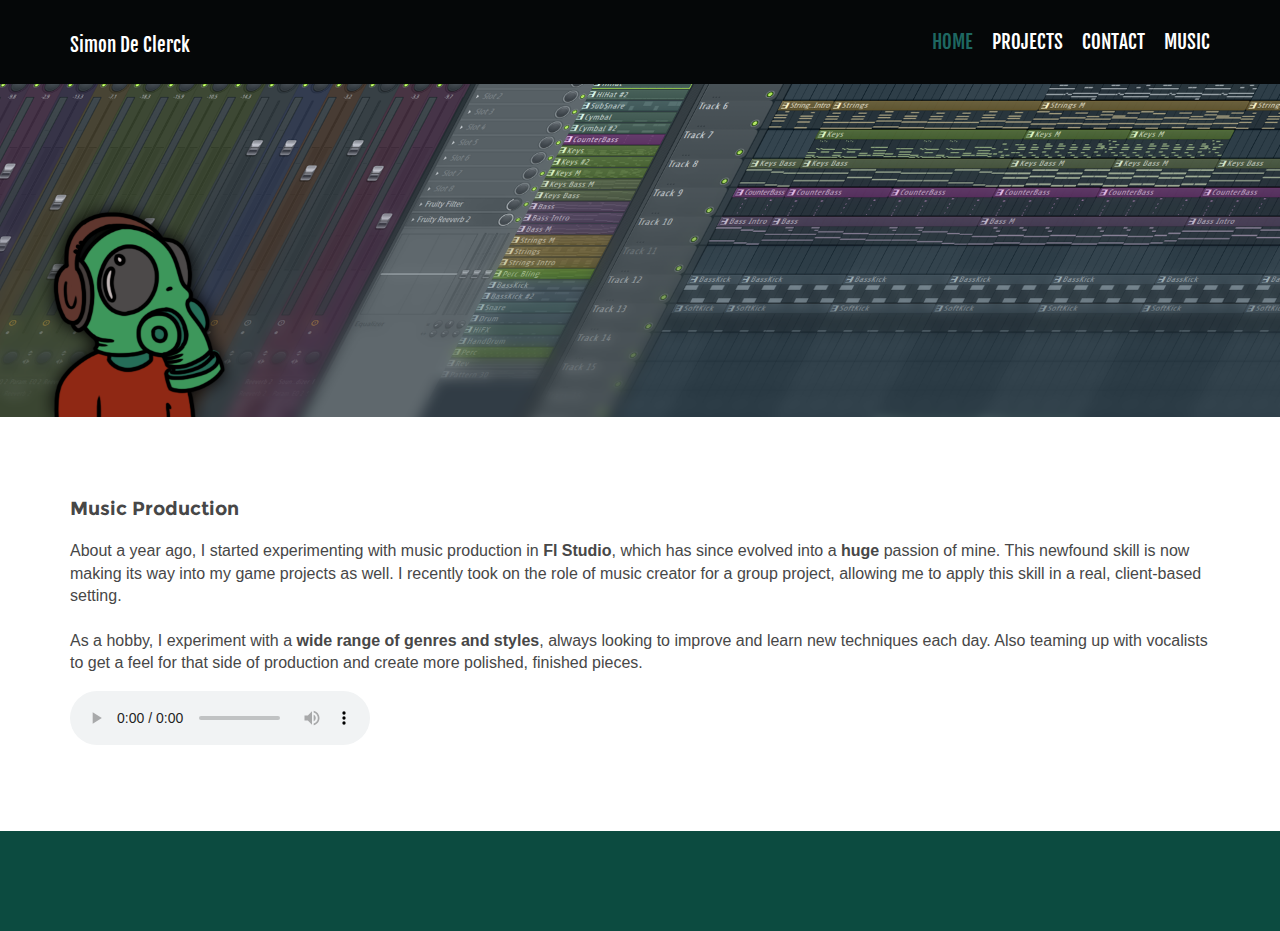
==== pages/music.html @ fe886da2 "Update music.html" ====
<!DOCTYPE html>
<!--
Template Name: Nocobot
Author: <a href="https://www.os-templates.com/">OS Templates</a>
Author URI: https://www.os-templates.com/
Copyright: OS-Templates.com
Licence: Free to use under our free template licence terms
Licence URI: https://www.os-templates.com/template-terms
-->
<html lang="en">
<head>
<title>Simon De Clerck</title>
<meta charset="utf-8">
<meta name="viewport" content="width=device-width, initial-scale=1.0, maximum-scale=1.0, user-scalable=no">
<link href="../layout/styles/layout.css" rel="stylesheet" type="text/css" media="all">
<link rel="icon" type="image/x-icon" href="../images/icon.png">
</head>
<body id="top">
</div>
<!-- Top Background Image Wrapper -->
  <!-- ################################################################################################ -->
  <div class="wrapper row1">
    <header id="header" class="hoc clear">
      <div id="logo" class="fl_left"> 
        <!-- ################################################################################################ -->
        <h1><a href="../index.html">Simon De Clerck</a></h1>
        <!-- ################################################################################################ -->
      </div>
      <nav id="mainav" class="fl_right"> 
        <!-- ################################################################################################ -->
        <ul class="clear">
          <li class="active"><a href="../index.html">Home</a></li>
          <li><a href="../index.html#projects">Projects</a></li>
          <li><a href="../index.html#contact">Contact</a></li>
          <li><a href="music.html">Music</a></li>
        </ul>
        <!-- ################################################################################################ -->
      </nav>
    </header>
  </div>
  <div class="top-banner">
    <img src="../images/banners/banner_music.png">
  </div>
  <div class="wrapper row3">
    <main class="hoc container clear"> 
      <!-- main body -->
      <!-- ################################################################################################ -->
      <section class="group">
        <div style="justify-content: center; align-items: center;">
          <h1>Music Production</h1>
          <p class="textblock">
            About a year ago, I started experimenting with music production in <strong>Fl Studio</strong>, which has since evolved into a <strong>huge</strong> passion of mine. This newfound skill is now making its way into my game projects as well. I recently took on the role of music creator for a group project, allowing me to apply this skill in a real, client-based setting.
            <br>
            <br>
            As a hobby, I experiment with a <strong>wide range of genres and styles</strong>, always looking to improve and learn new techniques each day. Also teaming up with vocalists to get a feel for that side of production and create more polished, finished pieces.
          </p>

          <audio controls>
          <source src="" type="audio/wav">
          Your browser does not support the audio element.
          </audio>
        </div>
      </section>
      <!-- ################################################################################################ -->
      <!-- / main body -->
      <div class="clear"></div>
    </main>
  </div>
<!-- ################################################################################################ -->
<div class="wrapper coloured">
  <section id="ctdetails" class="hoc clear"> 
    <!-- ################################################################################################ -->
    <ul class="nospace clear">
      <li class="one_quarter first">
      </li>
    </ul>
    <!-- ################################################################################################ -->
  </section>
</div>
<!-- ################################################################################################ -->
<!-- ################################################################################################ -->
<!-- ################################################################################################ -->
<div class="bgded overlay row4" style="background-image:url('images/demo/backgrounds/01.png');">
<!-- ################################################################################################ -->
<!-- ################################################################################################ -->
<!-- ################################################################################################ -->
<a id="backtotop" href="#top"><img src="images/demo/back_to_top.png" alt=""></a>
<!-- JAVASCRIPTS -->
<script src="layout/scripts/jquery.min.js"></script>
<script src="layout/scripts/jquery.backtotop.js"></script>
<script src="layout/scripts/jquery.mobilemenu.js"></script>
</body>
</html>
---- layout/styles/layout.css ----
@charset "utf-8";
/*
Template Name: Nocobot
Author: <a href="https://www.os-templates.com/">OS Templates</a>
Author URI: https://www.os-templates.com/
Copyright: OS-Templates.com
Licence: Free to use under our free template licence terms
Licence URI: https://www.os-templates.com/template-terms
File: Layout CSS
*/
@import url("framework.css");

@font-face {
    font-family: 'FjallaOne';
    src: url('fonts/FjallaOne-Regular.ttf') format('truetype');
    font-weight: normal;
    font-style: normal;
}
@font-face {
    font-family: 'MontserratBold';
    src: url('fonts/Montserrat-Bold.ttf') format('truetype');
    font-weight: normal;
    font-style: normal;
}
@font-face {
    font-family: 'MontserratRegular';
    src: url('fonts/Montserrat-Regular.ttf') format('truetype');
    font-weight: normal;
    font-style: normal;
}


/* Custom
---------------------------------------------------------------------------------------------------------------*/
.imagebox
{
	display: flex;
	flex-wrap: wrap;
}

.imagebox img
{
	margin: 5px;
	height: auto;
}

.icon-row {
    display: flex;
    justify-content: center;
    gap: 30px;
    margin-top: 20px;
  }

  .icon-container {
    display: flex;
    flex-direction: column;
    align-items: center;
    text-align: center;
	width: 50px;
  }

  .icon {
    width: 50px;
    margin-bottom: 5px;
  }

  .icon img
  {
	width: 100%;
	height: auto;
  }

  .icon-text {
    font-size: 14px;
    color: #555;
  }

.contact_list_item
{
	list-style-type: none;
}


.contact_list
{
	font-weight:800;
	font-size:24px;
	line-height:10px;
}

p, a, li
{
	font-family: 'FjallaOne', sans-serif;
	font-size: 14pt;
}

h1, h2, h3
{
	font-family: 'MontserratBold', sans-serif;
	font-size: 14pt;
}
.picture-frame
{
	position: fixed;   
    top: 100;
    left: 0;
    width: 100vw;  
    height: 100vh;
    display: flex;   
    align-items: center; 
    justify-content: center;
    overflow: hidden;
}

.picture
{
	height: 100%;
	z-index: 0;
	position: absolute;
}

.textblock
{
	font-family: sans-serif;
	font-size: 12pt;
}

.textblockheavy
{
	font-family: sans-serif;
	font-weight: bold;
	font-size: 12pt;
	color:hsl(170, 72%, 17%);
}

.top-banner
{
	width: 100%;
	height: auto;
}

.top-banner img
{
	width: 100%;
	height: auto;
}

.navicon
{
	height: 50px;
	width: auto;
}


/* Rows
--------------------------------------------------------------------------------------------------------------- */
.row0, .row0 a{}
.row1, .row1 a{}
.row2, .row2 a{}
.row3, .row3 a{}
.row4, .row4 a{}
.row5, .row5 a{}


/* Top Bar
--------------------------------------------------------------------------------------------------------------- */
#topbar{padding:20px 0; font-size:.8rem; text-transform:uppercase;}

#topbar ul li{display:inline-block; margin-right:15px;}
#topbar ul li:last-child{margin-right:0; padding-right:0; border-right:none;}
#topbar i{line-height:normal;}
#topbar > div:nth-of-type(2) i{font-size:1rem;}

/* Search Form */
#topbar #searchform{position:relative; line-height:1; z-index:9999;}
#topbar #searchform::after{display:block; height:18px; line-height:18px; padding:0; font-weight:900; font-size:1rem; content:"\f002"/* fa-search */;}
#topbar #searchform:hover::after, #topbar #searchform button{cursor:pointer;}
#topbar #searchform > div{position:absolute; top:18px; right:0; width:280px; visibility:hidden; opacity:0/* Required for transition effect */;}
#topbar #searchform:hover > div{visibility:visible; opacity:1/* Required for transition effect */;}
#topbar #searchform form{display:block; position:relative;}
#topbar #searchform form *{border:none;}
#topbar #searchform input{display:block; width:100%; height:36px; padding:8px 40px 8px 10px; font-size:1rem;}
#topbar #searchform ::placeholder{text-transform:capitalize;}
#topbar #searchform button{display:block; position:absolute; top:3px; right:2px; height:30px; font-size:16px; line-height:1;}


/* Header
--------------------------------------------------------------------------------------------------------------- */
#header{}

#header #logo{margin:22px 0 0 0;}
#header #logo h1{margin:0; padding:0; font-size:2.2rem;}


/* Page Intro
--------------------------------------------------------------------------------------------------------------- */
#pageintro{padding:200px 0 400px;}/* 400px => 200px for #introblocks negative margin */

#pageintro article, #pageintro article p{display:block; max-width:75%; margin:0 auto; text-align:center;}
#pageintro article p{max-width:65%; line-height:2rem;}
#pageintro .heading{margin-bottom:20px; font-size:4rem;}
#pageintro footer{margin-top:50px;}


/* Content Area
--------------------------------------------------------------------------------------------------------------- */
.container{padding:80px 0;}

/* Content */
.container .content{}

.sectiontitle{display:block; max-width:55%; margin:0 auto 80px; text-align:center;}
.sectiontitle *{margin:0;}

/* Introblocks - x3 */
#introblocks{display:block; position:relative; margin:-280px 0 0 0; z-index:1; text-align:center;}/* 280px => 200px + container padding */
#introblocks figure{display:block; position:relative; max-width:348px; text-align:center;}
#introblocks figure figcaption{display:block; position:absolute; bottom:0; width:100%; padding:0 20px;}
#introblocks figure figcaption *{margin:0; padding:0;}
#introblocks figure figcaption div{max-height:0; overflow:hidden; transition:max-height .6s cubic-bezier(0, 1, 0, 1) -.1s;}
#introblocks figure:hover figcaption div{max-height:1200px; transition-timing-function:cubic-bezier(0.5, 0, 1, 0); transition-delay:0s;}
#introblocks figure figcaption .heading{padding:20px 0; font-size:1.2rem; font-weight:700; line-height:1;}
#introblocks figure figcaption div p{padding:0 0 20px 0;}

/* Image Group */
.imgroup{}
.imgroup li{margin-bottom:50px;}
.imgroup li:nth-last-child(-n+3){margin-bottom:0;}/* Removes bottom margin from the last three items - margin is restored in the media queries when items stack */
.imgroup li:nth-child(3n+1){margin-left:0; clear:left;}/* Removes the need to add class="first" */

/* Team Members */
.team{}
.team li:last-child{margin-bottom:0;}/* Used when elements stack in small viewports */
.team figure{display:block; text-align:center;}
.team figure *{margin:0; padding:0;}
.team figure a{}
.team figure img{}
.team figure figcaption{padding:20px 10px; line-height:1;}
.team figure strong{display:block; margin-bottom:8px; font-size:1.4rem; font-weight:400;}
.team figure em{display:block; font-style:normal; font-size:.8rem;}

/* Client Logos */
.clients{text-align:center;}
.clients li{margin-bottom:20px;}
.clients li:nth-last-child(-n+4){margin-bottom:0;}/* Removes bottom margin from the last four items - margin is restored in the media queries when items stack */
.clients li:nth-child(4n+1){margin-left:0; clear:left;}/* Removes the need to add class="first" */

/* Testimonials */
#testimonials{text-align:center;}
#testimonials li:last-child{margin-bottom:0;}/* Used when elements stack in smaller viewports */
#testimonials blockquote{max-width:80%; margin:0 auto 30px; padding:20px; line-height:2rem; font-size:1.2rem;}
#testimonials blockquote::before{top:10px; left:10px;}
#testimonials blockquote::after{display:block; position:absolute; bottom:-15px; left:50%; margin-left:-15px; width:0; height:0; content:""; border:15px solid transparent; border-bottom:none;}
#testimonials figure{}
#testimonials figure *{margin:0; line-height:1;}
#testimonials figure img{margin:0 0 15px 0;}
#testimonials figcaption .heading{font-size:1.2rem; font-weight:700;}
#testimonials figcaption em{font-size:.8rem;}

/* Latest - Blog posts etc. */
#latest{}
#latest > li:last-child{margin-bottom:0;}/* Used when elements stack in small viewports */
#latest article{}
#latest article figure{}
#latest article figure img{}
#latest article .meta{display:block; margin:0 0 30px 0; padding:5px 10px;}
#latest article .meta li{display:block; float:left; width:50%; font-size:.8rem;}
#latest article .meta li:last-child{text-align:right;}
#latest article .meta li i{margin-right:5px;}
#latest article .excerpt{position:relative; margin:0 0 30px 0; padding:0 0 0 65px;}
#latest article .excerpt .heading{margin:0 0 15px 0; font-size:1.2rem;}
#latest article .excerpt time{display:block; position:absolute; top:0; left:0; width:54px;}
#latest article .excerpt time *{display:block; margin:0; padding:0; text-align:center; text-transform:uppercase; font-style:normal; line-height:1;}
#latest article .excerpt time strong{padding:12px 0; font-size:18px; border-bottom:1px solid; opacity:.5;}
#latest article .excerpt time em{padding:8px 0;}
#latest article .excerpt p{margin:0; padding:0;}
#latest article footer{text-align:right;}

/* Comments */
#comments ul{margin:0 0 40px 0; padding:0; list-style:none;}
#comments li{margin:0 0 10px 0; padding:15px;}
#comments .avatar{float:right; margin:0 0 10px 10px; padding:3px; border:1px solid;}
#comments address{font-weight:bold;}
#comments time{font-size:smaller;}
#comments .comcont{display:block; margin:0; padding:0;}
#comments .comcont p{margin:10px 5px 10px 0; padding:0;}

#comments form{display:block; width:100%;}
#comments input, #comments textarea{width:100%; padding:10px; border:1px solid;}
#comments textarea{overflow:auto;}
#comments div{margin-bottom:15px;}
#comments input[type="submit"], #comments input[type="reset"]{display:inline-block; width:auto; min-width:150px; margin:0; padding:8px 5px; cursor:pointer;}

/* Sidebar */
.container .sidebar{}

.sidebar .sdb_holder{margin-bottom:50px;}
.sidebar .sdb_holder:last-child{margin-bottom:0;}


/* Contact Details
--------------------------------------------------------------------------------------------------------------- */
#ctdetails{padding:50px 0;}
#ctdetails ul{}
#ctdetails ul li{}
#ctdetails ul li div{position:relative; min-height:45px; padding:0 0 0 60px; line-height:1;}
#ctdetails ul li div i{position:absolute; top:0; left:0; width:45px; height:45px; line-height:43px; font-size:16px; text-align:center; border:1px solid; border-radius:50%;}
#ctdetails ul li div span{display:block; padding:4px 0 0 0;}
#ctdetails ul li div strong{display:block; margin:0 0 8px 0; text-transform:capitalize;}


/* Footer
--------------------------------------------------------------------------------------------------------------- */
#footer{padding:80px 0;}

#footer .heading{margin-bottom:50px; font-size:1.2rem;}

#footer input, #footer button{border:1px solid;}
#footer input{display:block; width:100%; padding:8px;}
#footer button{padding:8px 18px 10px; text-transform:uppercase; font-weight:400; cursor:pointer;}

#footer .linklist li{display:block; margin-bottom:15px; padding:0 0 15px 0; border-bottom:1px solid;}
#footer .linklist li:last-child{margin:0; padding:0; border:none;}
#footer .linklist li::before, #footer .linklist li::after{display:table; content:"";}
#footer .linklist li, #footer .linklist li::after{clear:both;}

#footer .contact{}
#footer .contact.linklist li, #footer .contact.linklist li:last-child{position:relative; padding-left:40px;}
#footer .contact li *{margin:0; padding:0; line-height:1.6;}
#footer .contact li i{display:block; position:absolute; top:0; left:0; width:30px; font-size:16px; text-align:center;}

#footer .latestimg{}
#footer .latestimg > li{display:inline-block; float:left; width:30%; margin:0 0 5% 5%;}
#footer .latestimg > li:nth-last-child(-n+3){margin-bottom:0;}/* Removes bottom margin from the last three items - margin is restored in the media queries when items stack */
#footer .latestimg > li:nth-child(3n+1){margin-left:0; clear:left;}/* Removes the need to add class="first" */
#footer .latestimg > li img{width:100%;}/* Force the image to resize to take the full space - may have to be changed for tablets, depends on personal preference */
#footer .latestimg > li a.imgover{display:block;}


/* Copyright
--------------------------------------------------------------------------------------------------------------- */
#copyright{padding:20px 0;}
#copyright *{margin:0; padding:0;}


/* Transition Fade
This gives a smooth transition to "ALL" elements used in the layout - other than the navigation form used in mobile devices
If you don't want it to fade all elements, you have to list the ones you want to be faded individually
Delete it completely to stop fading
--------------------------------------------------------------------------------------------------------------- */
*, *::before, *::after{transition:all .3s ease-in-out;}
#mainav form *{transition:none !important;}


/* ------------------------------------------------------------------------------------------------------------ */
/* ------------------------------------------------------------------------------------------------------------ */
/* ------------------------------------------------------------------------------------------------------------ */
/* ------------------------------------------------------------------------------------------------------------ */
/* ------------------------------------------------------------------------------------------------------------ */


/* Navigation
--------------------------------------------------------------------------------------------------------------- */
nav ul, nav ol{margin:0; padding:0; list-style:none;}

#mainav, #breadcrumb, .sidebar nav{line-height:normal;}
#mainav .drop::after, #mainav li li .drop::after, #breadcrumb li a::after, .sidebar nav a::after{position:absolute; font-weight:900; font-size:10px; line-height:10px;}

/* Top Navigation */
#mainav{}
#mainav ul{text-transform:uppercase;}
#mainav ul ul{position:absolute; width:180px; text-transform:none; z-index:9999;}
#mainav ul ul ul{left:180px; top:0;}
#mainav li{display:inline-block; position:relative; margin:0 15px 0 0; padding:0;}
#mainav li:last-child{margin-right:0;}
#mainav li li{width:100%; margin:0;}
#mainav li a{display:block; padding:30px 0;}
#mainav li li a{border:solid; border-width:0 0 1px 0;}
#mainav .drop{padding-left:15px;}
#mainav li li a, #mainav li li .drop{display:block; margin:0; padding:10px 15px;}
#mainav .drop::after, #mainav li li .drop::after{content:"\f0d7";}
#mainav .drop::after{top:35px; left:5px;}
#mainav li li .drop::after{top:15px; left:5px;}
#mainav ul ul{visibility:hidden; opacity:0;}
#mainav ul li:hover > ul{visibility:visible; opacity:1;}

#mainav form{display:none; width:100%; margin:0; padding:0;}
#mainav form select, #mainav form select option{display:block; cursor:pointer; outline:none;}
#mainav form select{width:100%; padding:5px; border:none;}
#mainav form select option{margin:5px; padding:0; border:none;}

/* Breadcrumb */
#breadcrumb{padding:150px 0 30px;}
#breadcrumb ul{margin:0; padding:0; list-style:none; text-transform:uppercase;}
#breadcrumb li{display:inline-block; margin:0 6px 0 0; padding:0;}
#breadcrumb li a{display:block; position:relative; margin:0; padding:0 12px 0 0; font-size:12px;}
#breadcrumb li a::after{top:4px; right:0; content:"\f0da";}
#breadcrumb li:last-child a{margin:0; padding:0;}
#breadcrumb li:last-child a::after{display:none;}
#breadcrumb .heading{margin:0; font-size:2rem;}

/* Sidebar Navigation */
.sidebar nav{display:block; width:100%;}
.sidebar nav li{margin:0 0 3px 0; padding:0;}
.sidebar nav a{display:block; position:relative; margin:0; padding:5px 10px 5px 15px; text-decoration:none; border:solid; border-width:0 0 1px 0;}
.sidebar nav a::after{top:10px; left:5px; content:"\f0da";}
.sidebar nav ul ul a{padding-left:35px;}
.sidebar nav ul ul a::after{left:25px;}
.sidebar nav ul ul ul a{padding-left:55px;}
.sidebar nav ul ul ul a::after{left:45px;}

/* Pagination */
.pagination{display:block; width:100%; text-align:center; clear:both;}
.pagination li{display:inline-block; margin:0 2px 0 0;}
.pagination li:last-child{margin-right:0;}
.pagination a, .pagination strong{display:block; padding:8px 11px; border:1px solid; background-clip:padding-box; font-weight:normal;}

/* Back to Top */
#backtotop{z-index:999; display:inline-block; position:fixed; visibility:hidden; bottom:20px; right:20px; width:36px; height:36px; line-height:36px; font-size:16px; text-align:center; opacity:.2;}
#backtotop i{display:block; width:100%; height:100%; line-height:inherit;}
#backtotop.visible{visibility:visible; opacity:.5;}
#backtotop:hover{opacity:1;}


/* Tables
--------------------------------------------------------------------------------------------------------------- */
table, th, td{border:1px solid; border-collapse:collapse; vertical-align:top;}
table, th{table-layout:auto;}
table{width:100%; margin-bottom:15px;}
th, td{padding:5px 8px;}
td{border-width:0 1px;}


/* Gallery
--------------------------------------------------------------------------------------------------------------- */
#gallery{display:block; width:100%; margin-bottom:50px;}
#gallery figure figcaption{display:block; width:100%; clear:both;}
#gallery li{margin-bottom:30px;}


/* ------------------------------------------------------------------------------------------------------------ */
/* ------------------------------------------------------------------------------------------------------------ */
/* ------------------------------------------------------------------------------------------------------------ */
/* ------------------------------------------------------------------------------------------------------------ */
/* ------------------------------------------------------------------------------------------------------------ */


/* Colours
--------------------------------------------------------------------------------------------------------------- */
body{color:#A5A6AA; background-color:#161C21;}
a{color:hsl(175, 55%, 26%);}
a:active, a:focus{background:transparent !important;}/* IE10 + 11 Bugfix - prevents grey background */
hr, .borderedbox{border-color:#D7D7D7;}
label span{color:#FF0000; background-color:inherit;}
input:focus, textarea:focus, *:required:focus{border-color:hsl(175, 55%, 26%) !important;}

.overlay{color:#FFFFFF; background-color:inherit;}
.overlay::after{color:inherit; background-color:rgba(0,0,0,.55);}
.overlay.light{color:#474747;}
.overlay.light::after{background-color:rgba(255,255,255,.7);}

.coloured{color:#FFFFFF; background-color:hsl(170, 72%, 17%);}
.coloured .btn, .coloured .btn.inverse:hover{color:#FFFFFF; background-color:#161C21; border-color:#161C21;}

.btn, .btn.inverse:hover{color:#FFFFFF; background-color:#1e6761; border-color:hsl(175, 55%, 26%);}
.btn:hover, .btn.inverse{color:inherit; background-color:transparent; border-color:inherit;}

.imgover:hover::before{background-color:hsla(170, 72%, 17%, 0.329);/* hsl(175, 55%, 26%) */}
.imgover, .imgover:hover::after{color:#FFFFFF;}

.heading.underline::after{background-color:hsl(175, 55%, 26%);}


/* Rows */
.row0{color:#FFFFFF; background-color:#161C21;}
.row1{color:#FFFFFF; background-color:rgba(0,0,0,.75);}
.row2{color:#474747; background-color:#F4F4F4;}
.row3{color:#474747; background-color:#FFFFFF;}
.row4{color:#A5A6AA; background-color:#000000;}
.row5, .row5 a{color:#A5A6AA; background-color:#161C21;}


/* Top Bar */
#topbar #searchform{color:hsl(175, 55%, 26%);}
#topbar #searchform:hover{}
#topbar #searchform input{color:#FFFFFF; background:hsl(170, 72%, 17%);}
#topbar #searchform button{color:#FFFFFF; background:transparent;}


/* Header */
#header #logo h1 a{color:inherit;}


/* Page Intro */
#pageintro{color:#FFFFFF;}


/* Content Area */
#introblocks figure figcaption{color:#FFFFFF; background-color:rgba(0,0,0,.55);}

.imgroup article a{color:inherit;}
.imgroup article:hover a{color:hsl(175, 55%, 26%);}

.team figure{box-shadow:0px 0px 15px rgba(0,0,0,.1);}
.team figure:hover{color:#FFFFFF; background-color:#hsl(175, 55%, 26%);}

#testimonials blockquote{color:#FFFFFF; background-color:rgba(255,255,255,.5);}
#testimonials blockquote::before{color:rgba(0,0,0,.2);}
#testimonials blockquote::after{border-top-color:rgba(255,255,255,.5);}
#testimonials:hover blockquote{color:#474747; background-color:rgba(255,255,255,1);}
#testimonials:hover blockquote::before{color:rgba(0,0,0,.05);}
#testimonials:hover blockquote::after{border-top-color:rgba(255,255,255,1);}


/* Latest */
#latest article .meta, #latest article .meta *{color:#FFFFFF; background-color:#161C21;}
#latest article .excerpt time{color:#474747; background-color:#F3F3F3;}
#latest article .excerpt time strong{border-color:rgba(0,0,0,.2);}


/* Contact Details */
#ctdetails ul li div a{color:#FFFFFF;}
#ctdetails ul li div a i{color:rgba(255,255,255,.5); border-color:rgba(255,255,255,.5);}
#ctdetails ul li div:hover a i{color:inherit; border-color:rgba(255,255,255,1);}
#ctdetails ul li div strong{color:#FFFFFF;}


/* Footer */
#footer .heading{color:#FFFFFF;}
#footer hr, #footer .borderedbox, #footer .linklist li{border-color:rgba(255,255,255,.1);}

#footer input, #footer button{border-color:transparent;}
#footer input{color:#474747; background-color:rgba(255,255,255,1);}
#footer input:focus{border-color:hsl(175, 55%, 26%);}
#footer button{color:#FFFFFF; background-color:hsl(175, 55%, 26%);}
#footer button:hover{color:inherit; background-color:transparent; border-color:inherit;}


/* Navigation */
#mainav{}
#mainav li a{color:inherit;}
#mainav .active a, #mainav a:hover, #mainav li:hover > a{color:hsl(175, 55%, 26%); background-color:inherit;}
#mainav li li a, #mainav .active li a{color:#FFFFFF; background-color:hsl(175, 55%, 26%);/* hsl(175, 55%, 26%) */ border-color:hsl(175, 55%, 26%);}
#mainav li li:hover > a, #mainav .active .active > a{color:#FFFFFF; background-color:hsl(175, 55%, 26%);}
#mainav form select{color:#474747; background-color:#FFFFFF;}

#breadcrumb a{color:inherit; background-color:inherit;}
#breadcrumb li:last-child a{color:hsl(175, 55%, 26%);}

.container .sidebar nav a{color:inherit; border-color:#D7D7D7;}
.container .sidebar nav a:hover{color:hsl(175, 55%, 26%);}

.pagination a, .pagination strong{border-color:#D7D7D7;}
.pagination .current *{color:#FFFFFF; background-color:hsl(175, 55%, 26%);}

#backtotop{color:#FFFFFF; background-color:hsl(175, 55%, 26%);}


/* Tables + Comments */
table, th, td, #comments .avatar, #comments input, #comments textarea{border-color:#D7D7D7;}
th{color:#FFFFFF; background-color:#373737;}
tr, #comments li, #comments input[type="submit"], #comments input[type="reset"]{color:inherit; background-color:#FBFBFB;}
tr:nth-child(even), #comments li:nth-child(even){color:inherit; background-color:#F7F7F7;}
table a, #comments a{background-color:inherit;}


/* ------------------------------------------------------------------------------------------------------------ */
/* ------------------------------------------------------------------------------------------------------------ */
/* ------------------------------------------------------------------------------------------------------------ */
/* ------------------------------------------------------------------------------------------------------------ */
/* ------------------------------------------------------------------------------------------------------------ */


/* Media Queries
--------------------------------------------------------------------------------------------------------------- */
@-ms-viewport{width:device-width;}


/* Max Wrapper Width - Laptop, Desktop etc.
--------------------------------------------------------------------------------------------------------------- */
@media screen and (min-width:1140px){
	.hoc{max-width:1140px;}
}

@media screen and (min-width:978px) and (max-width:1140px){
	.hoc{max-width:95%;}
}


/* Mobile Devices
--------------------------------------------------------------------------------------------------------------- */
@media screen and (max-width:978px){
	.hoc{max-width:90%;}

	#topbar{}

	#header{padding:30px 0;}
	#header #logo{margin-top:0;}

	#mainav{}
	#mainav ul{display:none;}
	#mainav form{display:block; margin-top:2px;}

	#breadcrumb{}

	.container{}
	#comments input[type="reset"]{margin-top:10px;}
	.pagination li{display:inline-block; margin:0 5px 5px 0;}

	#footer{}

	#copyright{}
	#copyright p:first-of-type{margin-bottom:10px;}
}

@media screen and (max-width:750px){
	.imgl, .imgr{display:inline-block; float:none; margin:0 0 10px 0;}
	.fl_left, .fl_right{display:block; float:none;}
	.group .group > *:last-child, .clear .clear > *:last-child, .clear .group > *:last-child, .group .clear > *:last-child{margin-bottom:0;}/* Experimental - Needs more testing in different situations, stops double margin when stacking */
	.one_half, .one_third, .two_third, .one_quarter, .two_quarter, .three_quarter{display:block; float:none; width:auto; margin:0 0 30px 0;}

	#topbar{text-align:center;}
	#topbar > div:first-of-type ul{margin:0 0 10px 0;}
	#topbar #searchform{display:none;}/* This is personal preference - remove if not required */

	#header{text-align:center;}
	#header #logo{margin:0 0 15px 0;}

	#pageintro article, #pageintro article p{max-width:none;}
	#pageintro .heading{font-size:2rem;}

	.sectiontitle{max-width:none;}
	
	#introblocks > ul{margin:0 auto 80px;}
	#introblocks > ul, #latest article{max-width:348px;}/* Restrict the width to the one_third grid element */
	.team figure{max-width:300px;}/* Restrict the width to the image width */
	#introblocks > ul > li, .imgroup li:nth-last-child(-n+3){margin-bottom:50px;}
	.clients li:nth-last-child(-n+4){margin-bottom:20px;}
	#introblocks > ul > li:last-child, .imgroup li:last-child, .clients li:last-child{margin-bottom:0;}

	#footer{padding-bottom:50px;}/* Not needed - just looks better */
	#footer .latestimg > li, #footer .latestimg > li:nth-last-child(-n+3){display:inline-block; float:none; width:auto; margin:0 5% 5% 0;}
	#footer .latestimg > li:last-child{margin-bottom:0;}
	#footer .latestimg > li img{width:auto;}
}

@media screen and (max-width:450px){
	#topbar > div:first-of-type ul li{display:block; margin:0;}

	#latest article .excerpt{padding:0;}
	#latest article .excerpt time{display:none;}
	#latest article footer{text-align:left;}
}

/* Other
--------------------------------------------------------------------------------------------------------------- */
@media screen and (max-width:650px){
	.scrollable{display:block; width:100%; margin:0 0 30px 0; padding:0 0 15px 0; overflow:auto; overflow-x:scroll;}
	.scrollable table{margin:0; padding:0; white-space:nowrap;}

	.inline li{display:block; margin-bottom:10px;}
	.pushright li{margin-right:0;}

	.font-x2{font-size:1.6rem;}
	.font-x3{font-size:1.8rem;}
}
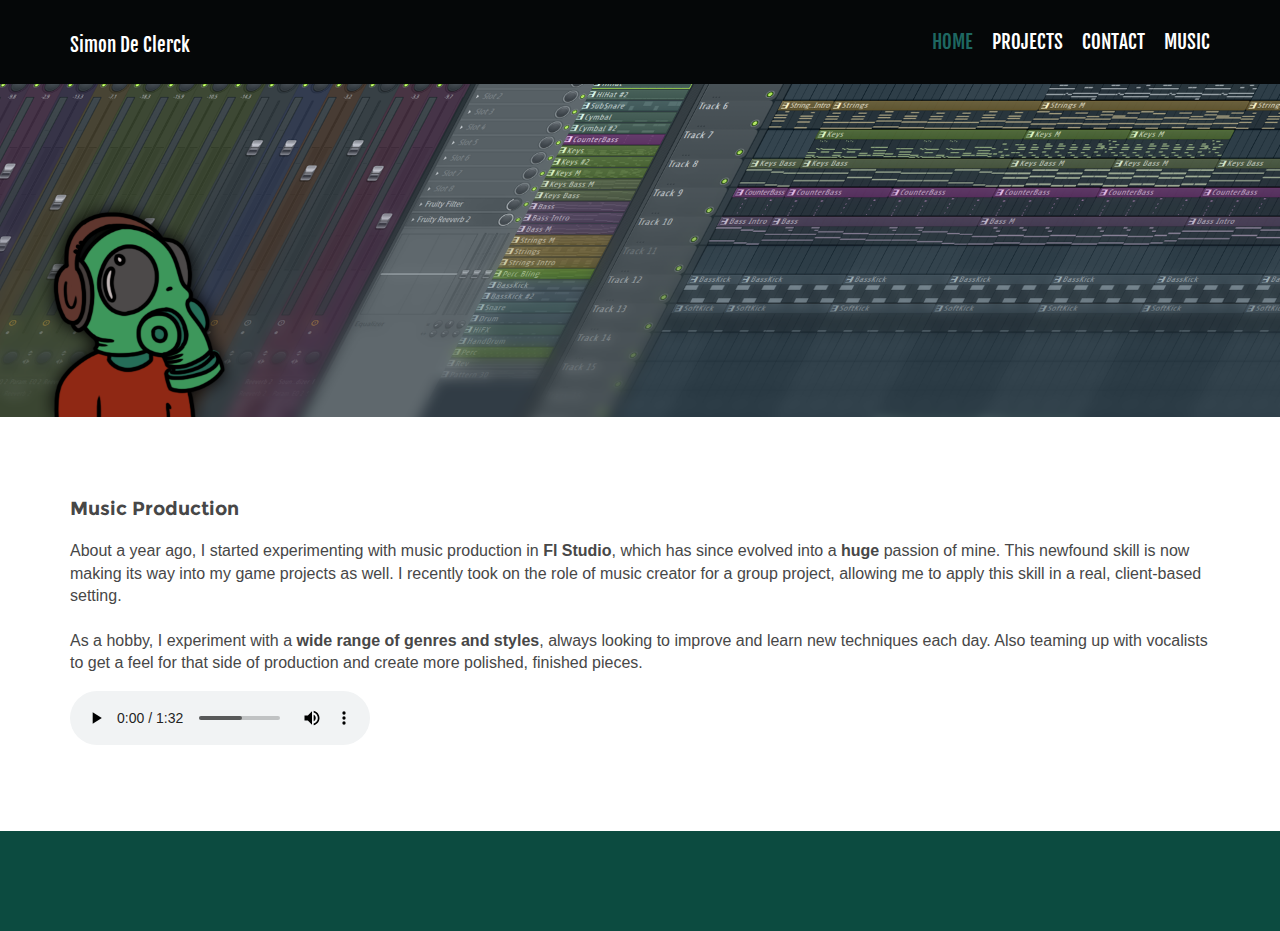
==== commit 8eb2b998: "Update music.html" ====
--- a/pages/music.html
+++ b/pages/music.html
@@ -56,7 +56,7 @@
           </p>
 
           <audio controls>
-          <source src="" type="audio/wav">
+          <source src="../Music/Camping.mp3" type="audio/mpeg">
           Your browser does not support the audio element.
           </audio>
         </div>
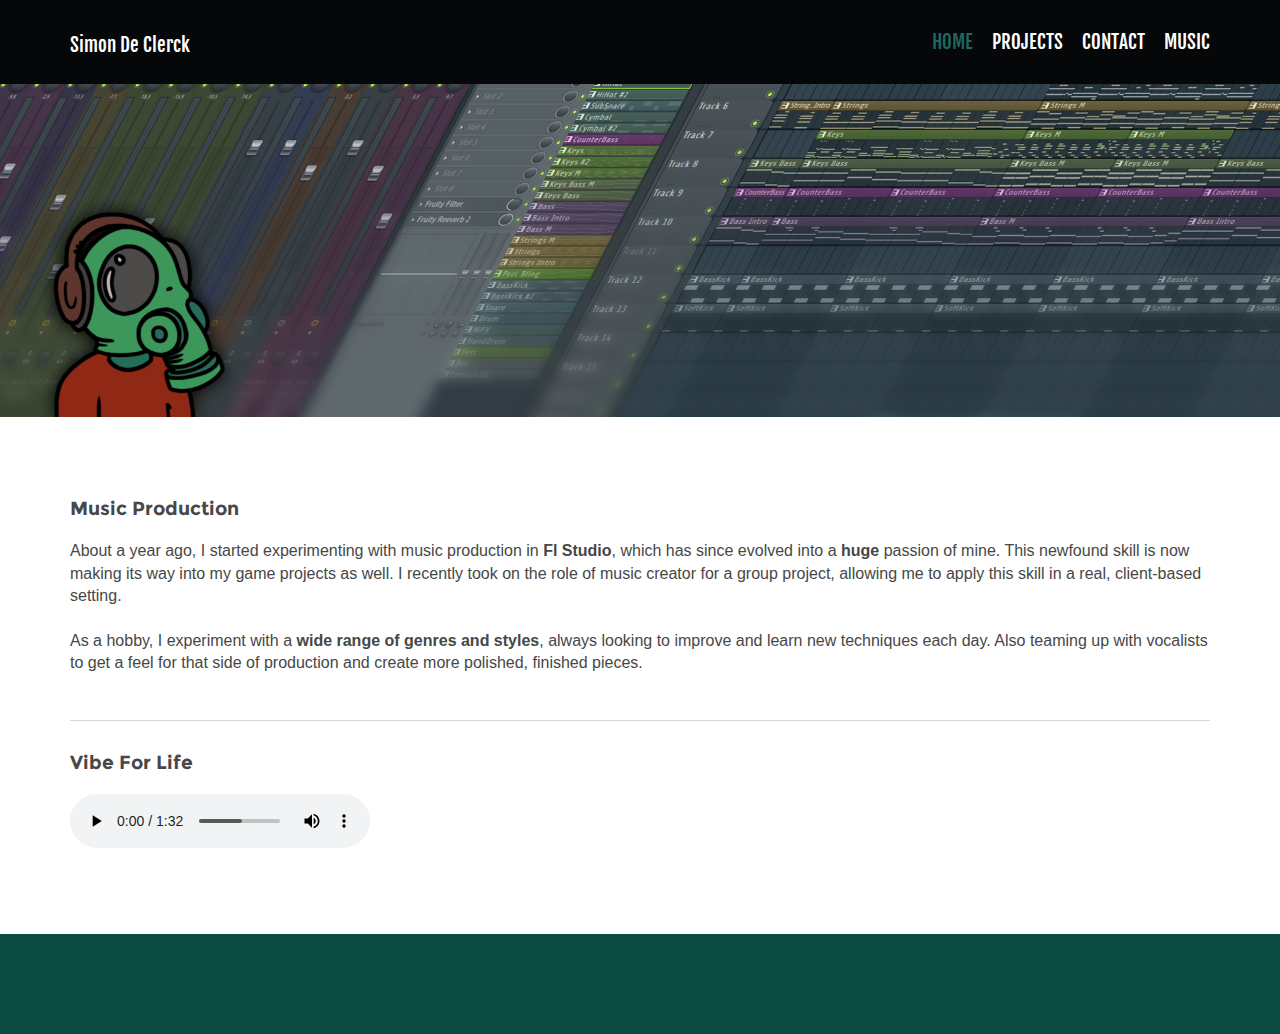
==== commit de8c425c: "Update music.html" ====
--- a/pages/music.html
+++ b/pages/music.html
@@ -54,10 +54,13 @@
             <br>
             As a hobby, I experiment with a <strong>wide range of genres and styles</strong>, always looking to improve and learn new techniques each day. Also teaming up with vocalists to get a feel for that side of production and create more polished, finished pieces.
           </p>
-
+            <br>
+          <hr>
+            <br>
+          <h1>Vibe For Life</h1>
           <audio controls>
           <source src="../Music/Camping.mp3" type="audio/mpeg">
-          Your browser does not support the audio element.
+          
           </audio>
         </div>
       </section>
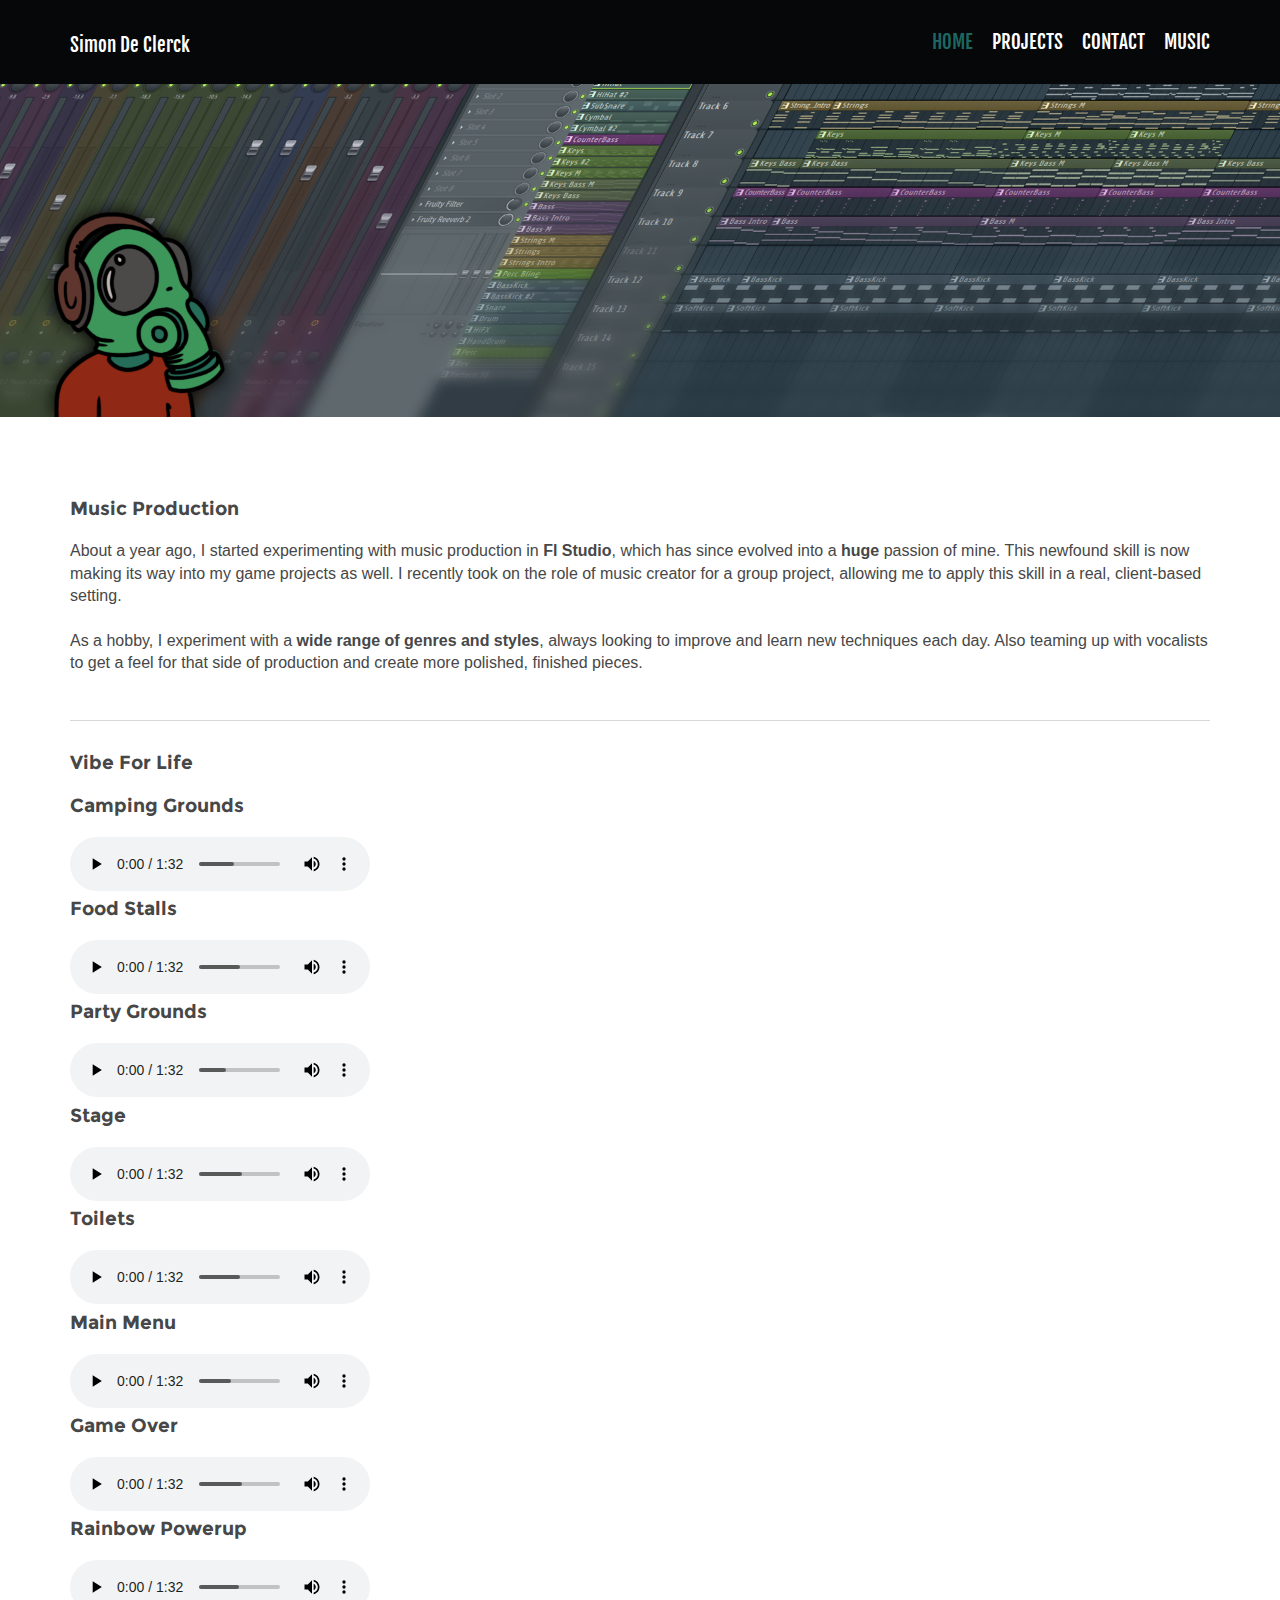
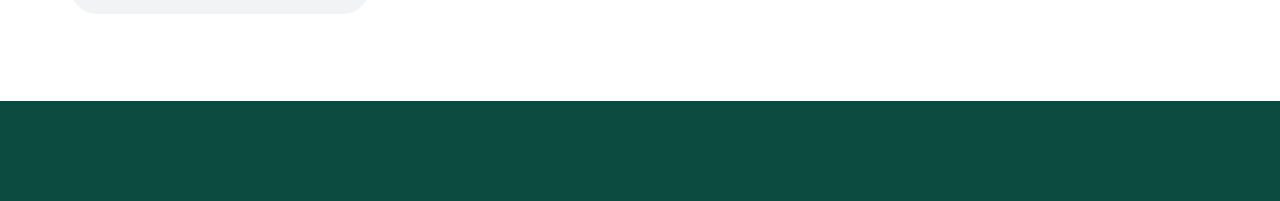
==== commit c55b259b: "Update music.html" ====
--- a/pages/music.html
+++ b/pages/music.html
@@ -58,10 +58,22 @@
           <hr>
             <br>
           <h1>Vibe For Life</h1>
-          <audio controls>
-          <source src="../Music/Camping.mp3" type="audio/mpeg">
-          
-          </audio>
+          <h3>Camping Grounds</h3>
+          <audio controls><source src="../Music/Camping.mp3" type="audio/mpeg"></audio>
+          <h3>Food Stalls</h3>
+          <audio controls><source src="../Music/FoodStalls.mp3" type="audio/mpeg"></audio>
+          <h3>Party Grounds</h3>
+          <audio controls><source src="../Music/PartyGrounds.mp3" type="audio/mpeg"></audio>
+          <h3>Stage</h3>
+          <audio controls><source src="../Music/Stage.mp3" type="audio/mpeg"></audio>
+          <h3>Toilets</h3>
+          <audio controls><source src="../Music/Toilets.mp3" type="audio/mpeg"></audio>
+          <h3>Main Menu</h3>
+          <audio controls><source src="../Music/Menu.mp3" type="audio/mpeg"></audio>
+          <h3>Game Over</h3>
+          <audio controls><source src="../Music/GameOver.mp3" type="audio/mpeg"></audio>
+          <h3>Rainbow Powerup</h3>
+          <audio controls><source src="../Music/Rainbow.mp3" type="audio/mpeg"></audio>
         </div>
       </section>
       <!-- ################################################################################################ -->
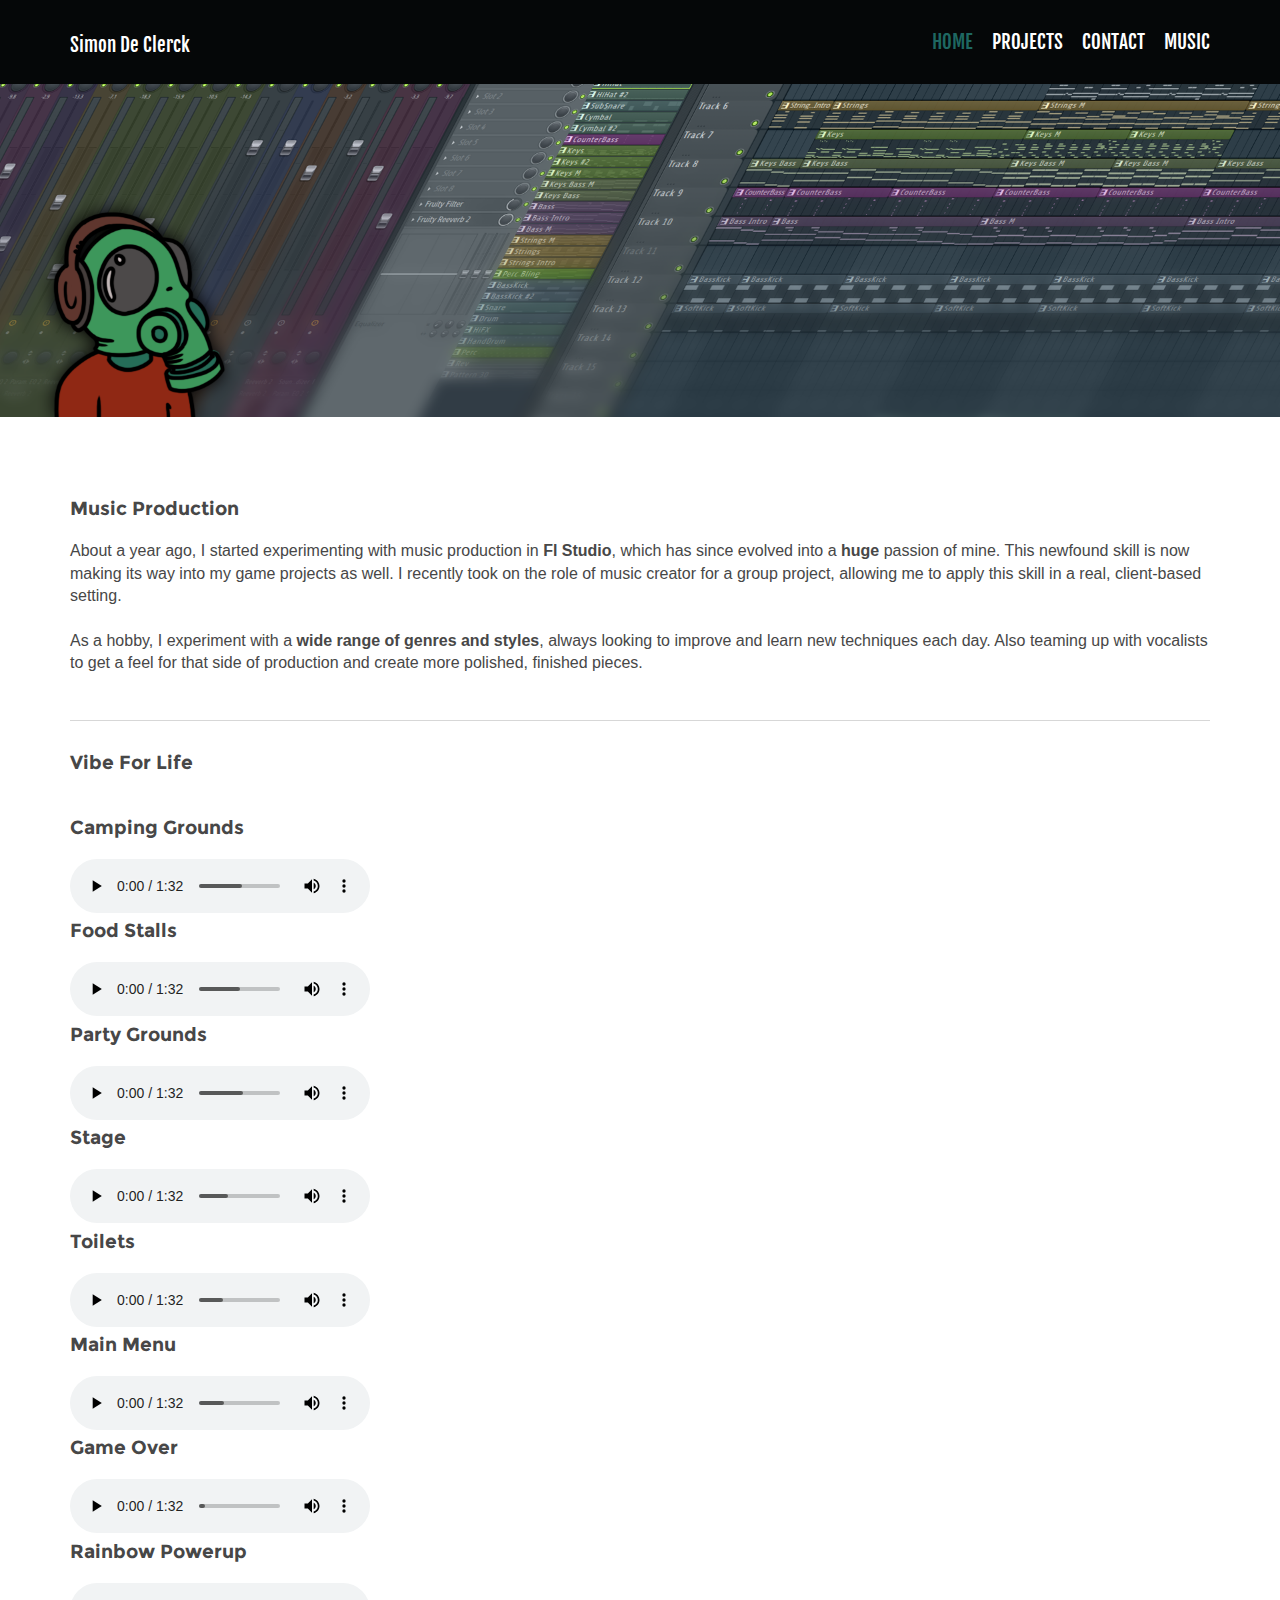
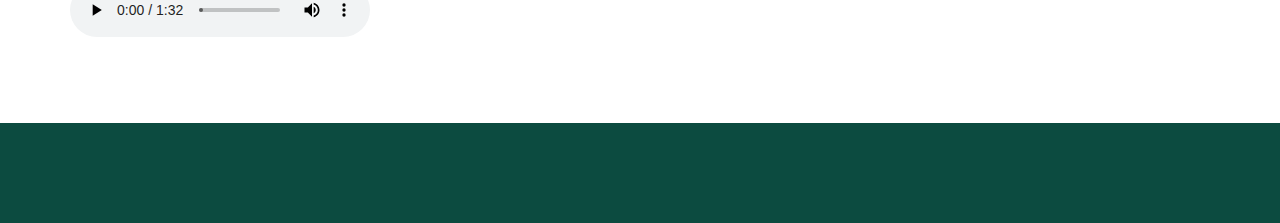
==== commit e6ef6dee: "Update music.html" ====
--- a/pages/music.html
+++ b/pages/music.html
@@ -58,6 +58,8 @@
           <hr>
             <br>
           <h1>Vibe For Life</h1>
+          <p class="textblock"></p>
+          <br>
           <h3>Camping Grounds</h3>
           <audio controls><source src="../Music/Camping.mp3" type="audio/mpeg"></audio>
           <h3>Food Stalls</h3>
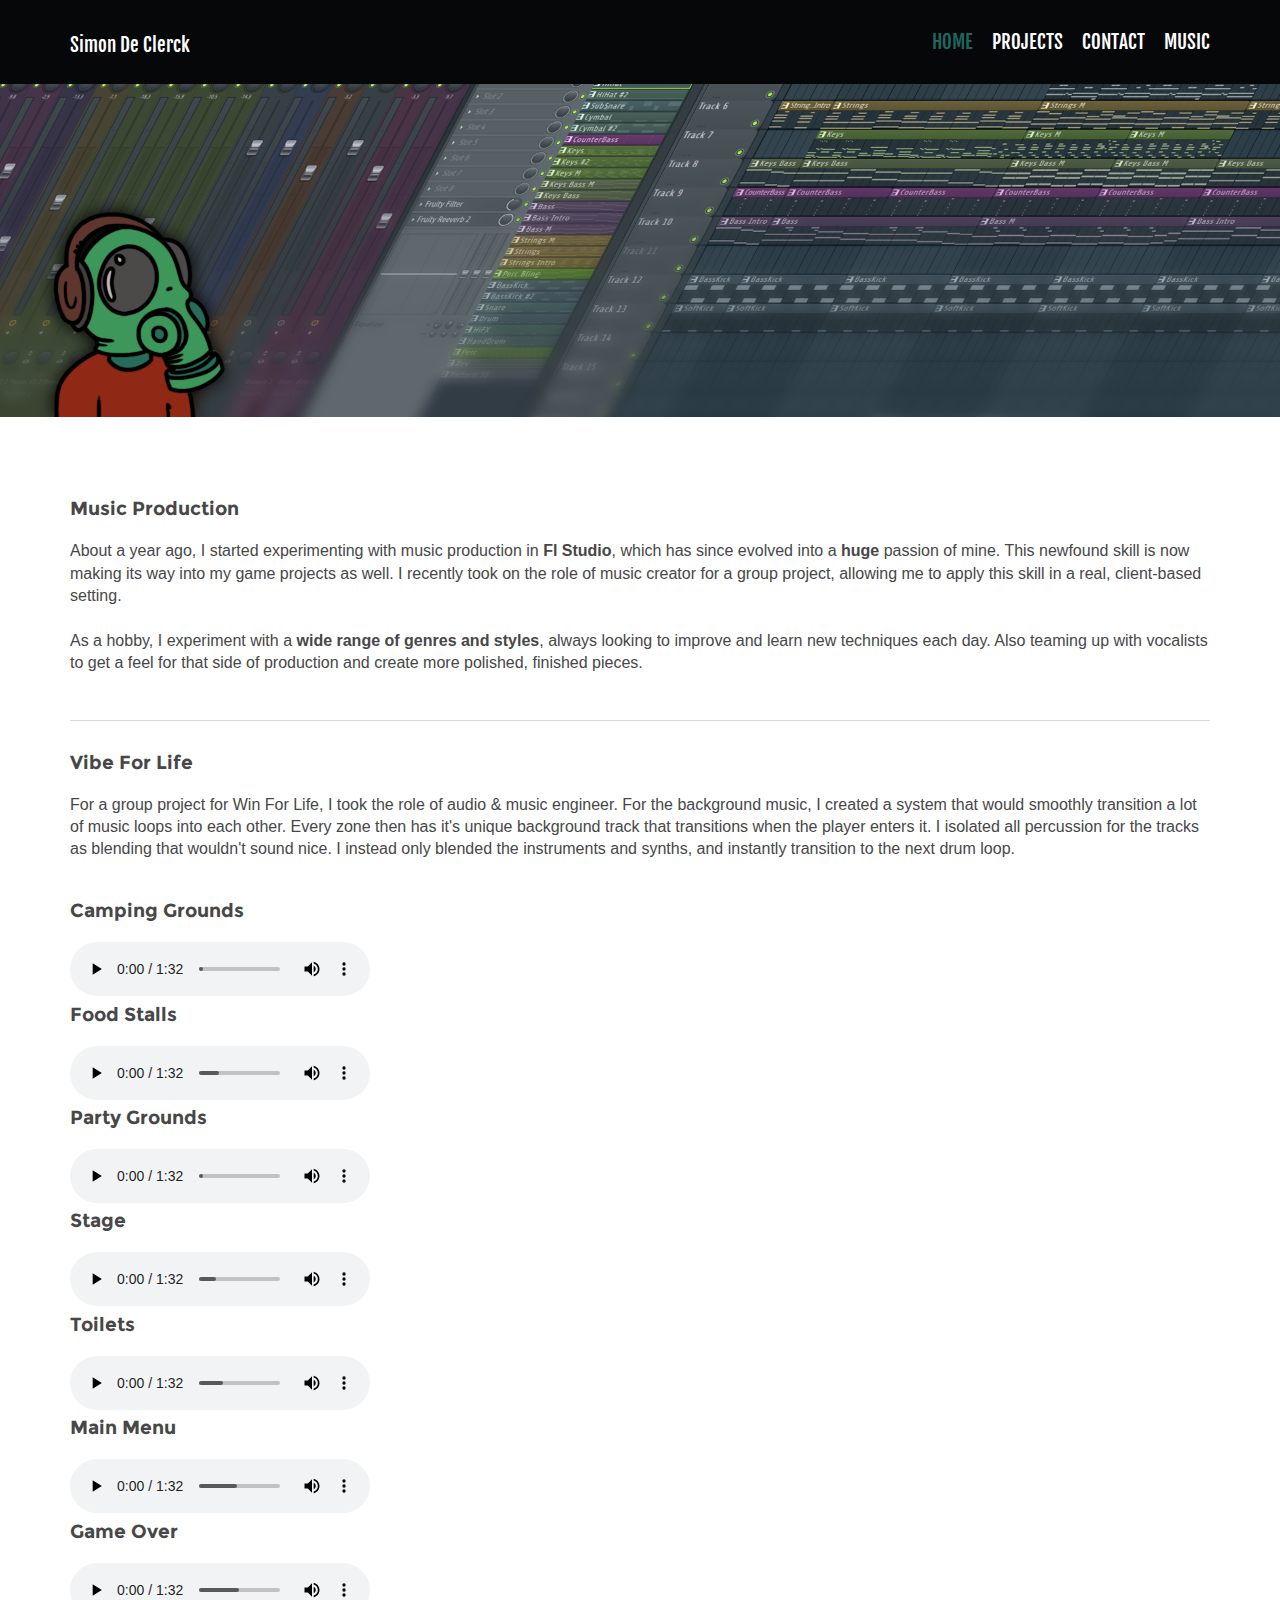
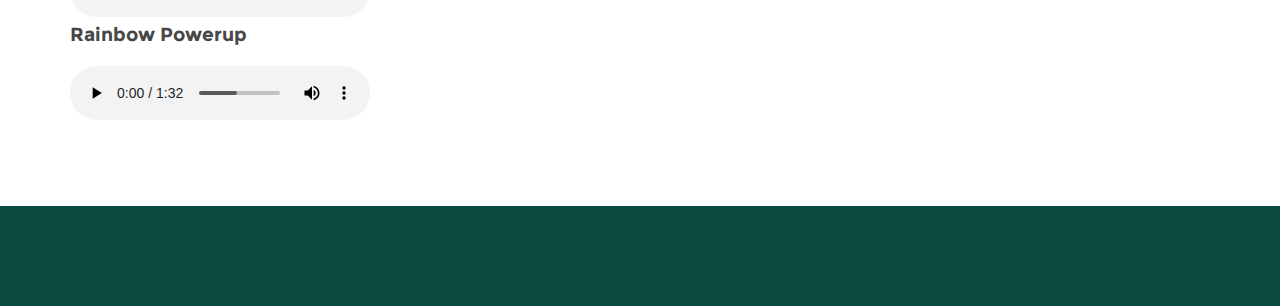
==== commit b2446029: "Update music.html" ====
--- a/pages/music.html
+++ b/pages/music.html
@@ -58,7 +58,7 @@
           <hr>
             <br>
           <h1>Vibe For Life</h1>
-          <p class="textblock"></p>
+          <p class="textblock">For a group project for Win For Life, I took the role of audio & music engineer. For the background music, I created a system that would smoothly transition a lot of music loops into each other. Every zone then has it's unique background track that transitions when the player enters it. I isolated all percussion for the tracks as blending that wouldn't sound nice. I instead only blended the instruments and synths, and instantly transition to the next drum loop.</p>
           <br>
           <h3>Camping Grounds</h3>
           <audio controls><source src="../Music/Camping.mp3" type="audio/mpeg"></audio>
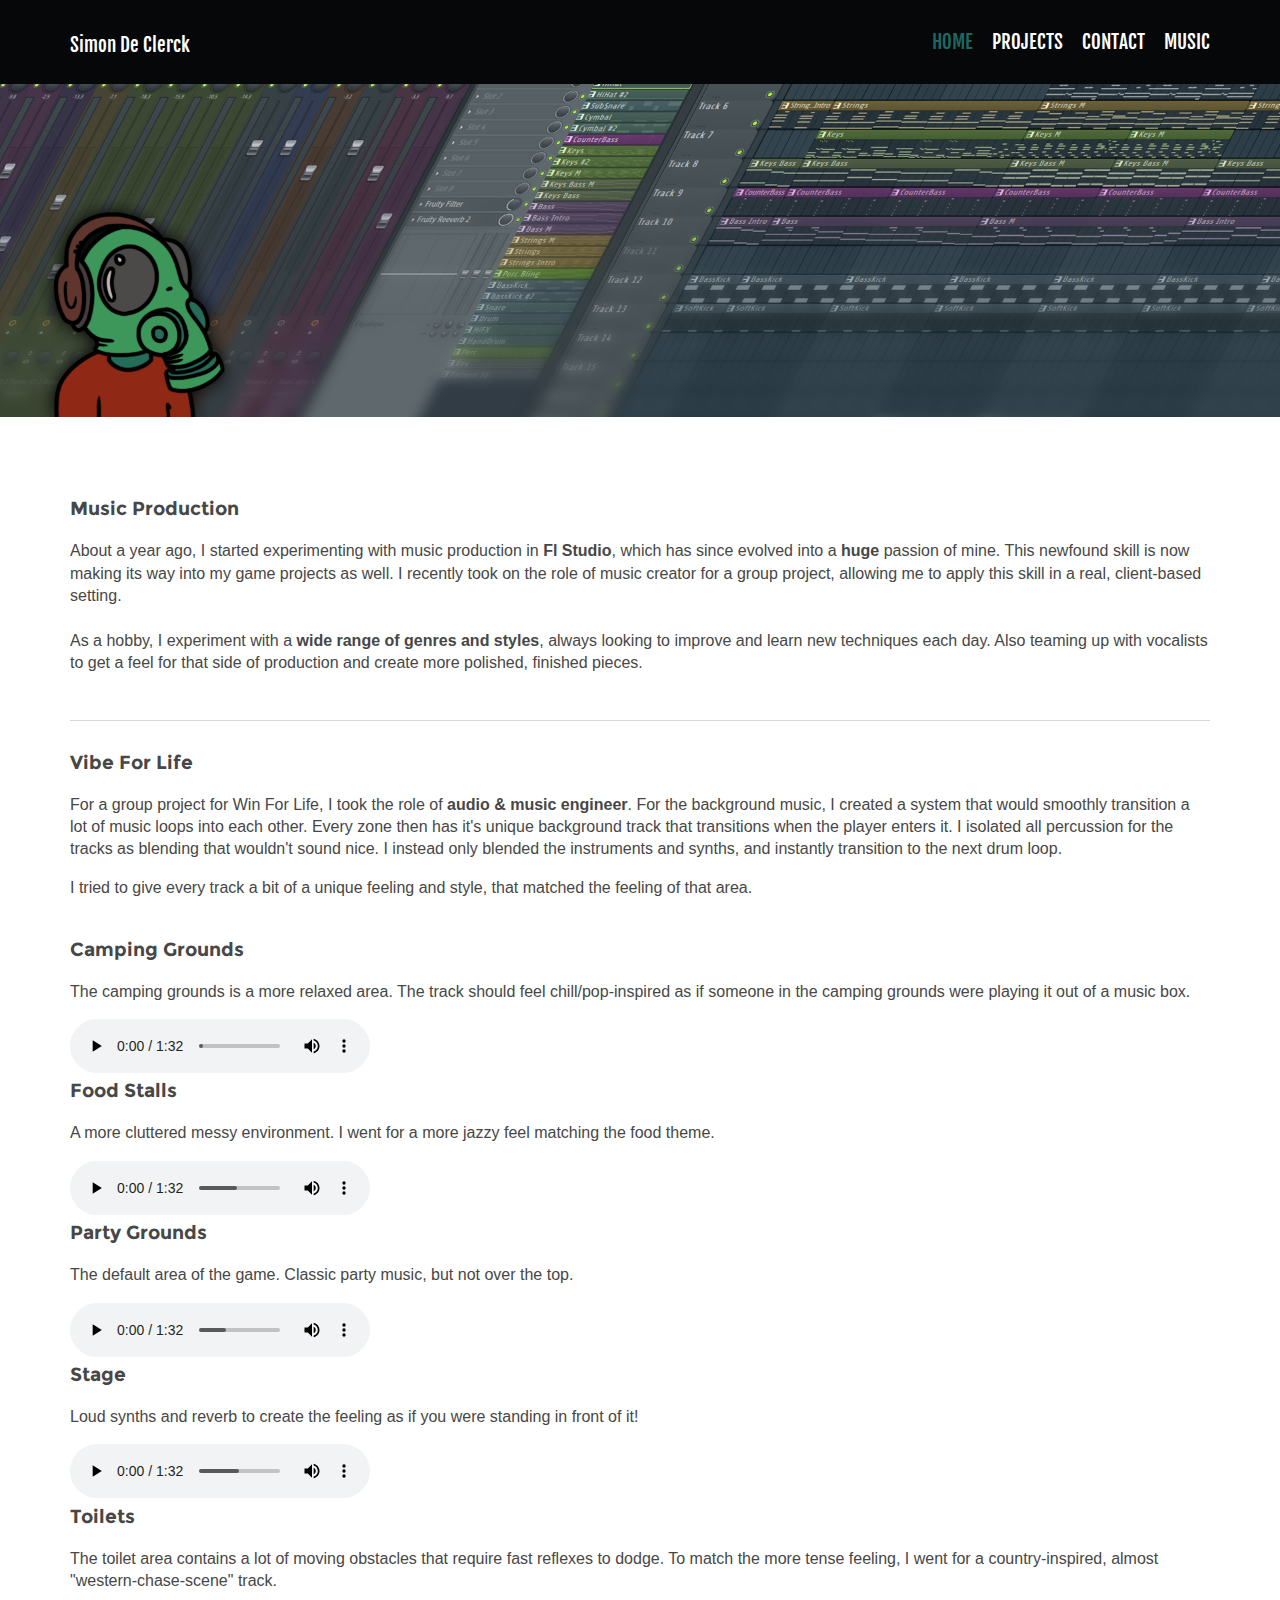
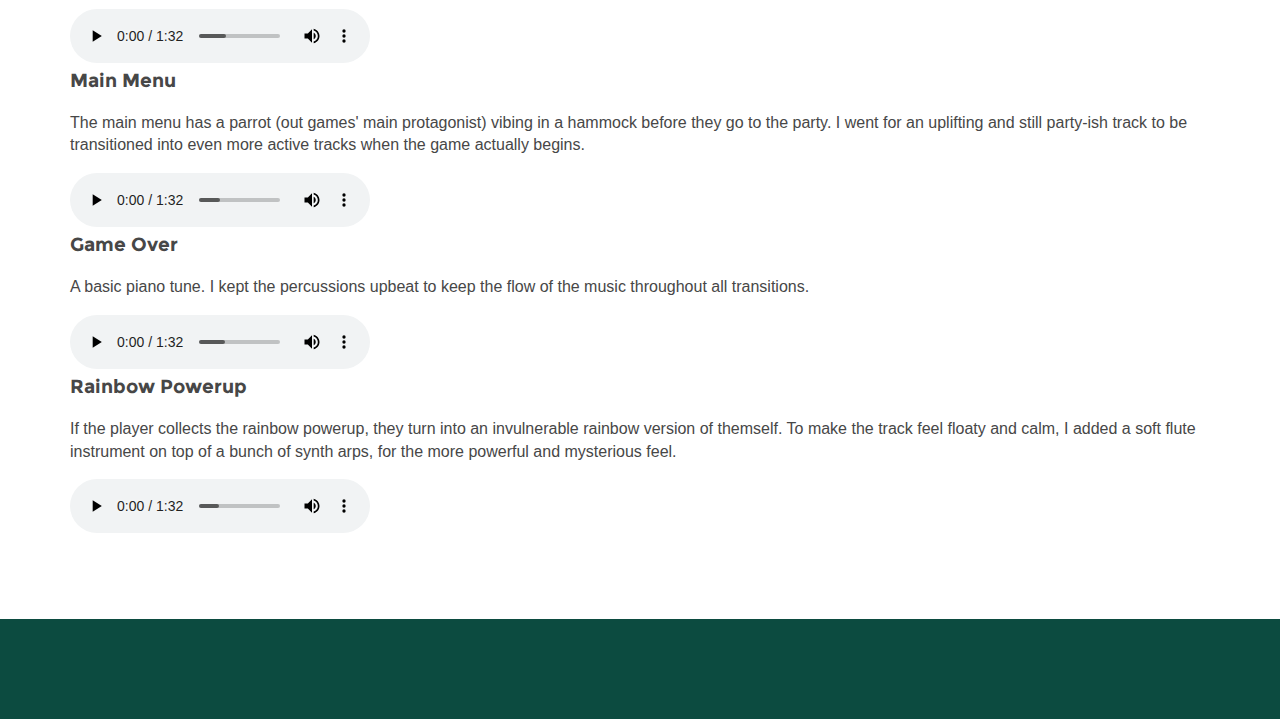
==== commit 374aeadf: "Update music.html" ====
--- a/pages/music.html
+++ b/pages/music.html
@@ -58,23 +58,32 @@
           <hr>
             <br>
           <h1>Vibe For Life</h1>
-          <p class="textblock">For a group project for Win For Life, I took the role of audio & music engineer. For the background music, I created a system that would smoothly transition a lot of music loops into each other. Every zone then has it's unique background track that transitions when the player enters it. I isolated all percussion for the tracks as blending that wouldn't sound nice. I instead only blended the instruments and synths, and instantly transition to the next drum loop.</p>
+          <p class="textblock">For a group project for Win For Life, I took the role of <strong>audio & music engineer</strong>. For the background music, I created a system that would smoothly transition a lot of music loops into each other. Every zone then has it's unique background track that transitions when the player enters it. I isolated all percussion for the tracks as blending that wouldn't sound nice. I instead only blended the instruments and synths, and instantly transition to the next drum loop.</p>
+          <p class="textblock">I tried to give every track a bit of a unique feeling and style, that matched the feeling of that area.</p>
           <br>
           <h3>Camping Grounds</h3>
+          <p class="textblock">The camping grounds is a more relaxed area. The track should feel chill/pop-inspired as if someone in the camping grounds were playing it out of a music box.</p>
           <audio controls><source src="../Music/Camping.mp3" type="audio/mpeg"></audio>
           <h3>Food Stalls</h3>
+          <p class="textblock">A more cluttered messy environment. I went for a more jazzy feel matching the food theme.</p>
           <audio controls><source src="../Music/FoodStalls.mp3" type="audio/mpeg"></audio>
           <h3>Party Grounds</h3>
+          <p class="textblock">The default area of the game. Classic party music, but not over the top.</p>
           <audio controls><source src="../Music/PartyGrounds.mp3" type="audio/mpeg"></audio>
           <h3>Stage</h3>
+          <p class="textblock">Loud synths and reverb to create the feeling as if you were standing in front of it!</p>
           <audio controls><source src="../Music/Stage.mp3" type="audio/mpeg"></audio>
           <h3>Toilets</h3>
+          <p class="textblock">The toilet area contains a lot of moving obstacles that require fast reflexes to dodge. To match the more tense feeling, I went for a country-inspired, almost "western-chase-scene" track.</p>
           <audio controls><source src="../Music/Toilets.mp3" type="audio/mpeg"></audio>
           <h3>Main Menu</h3>
+          <p class="textblock">The main menu has a parrot (out games' main protagonist) vibing in a hammock before they go to the party. I went for an uplifting and still party-ish track to be transitioned into even more active tracks when the game actually begins.</p>
           <audio controls><source src="../Music/Menu.mp3" type="audio/mpeg"></audio>
           <h3>Game Over</h3>
+          <p class="textblock">A basic piano tune. I kept the percussions upbeat to keep the flow of the music throughout all transitions.</p>
           <audio controls><source src="../Music/GameOver.mp3" type="audio/mpeg"></audio>
           <h3>Rainbow Powerup</h3>
+          <p class="textblock">If the player collects the rainbow powerup, they turn into an invulnerable rainbow version of themself. To make the track feel floaty and calm, I added a soft flute instrument on top of a bunch of synth arps, for the more powerful and mysterious feel.</p>
           <audio controls><source src="../Music/Rainbow.mp3" type="audio/mpeg"></audio>
         </div>
       </section>
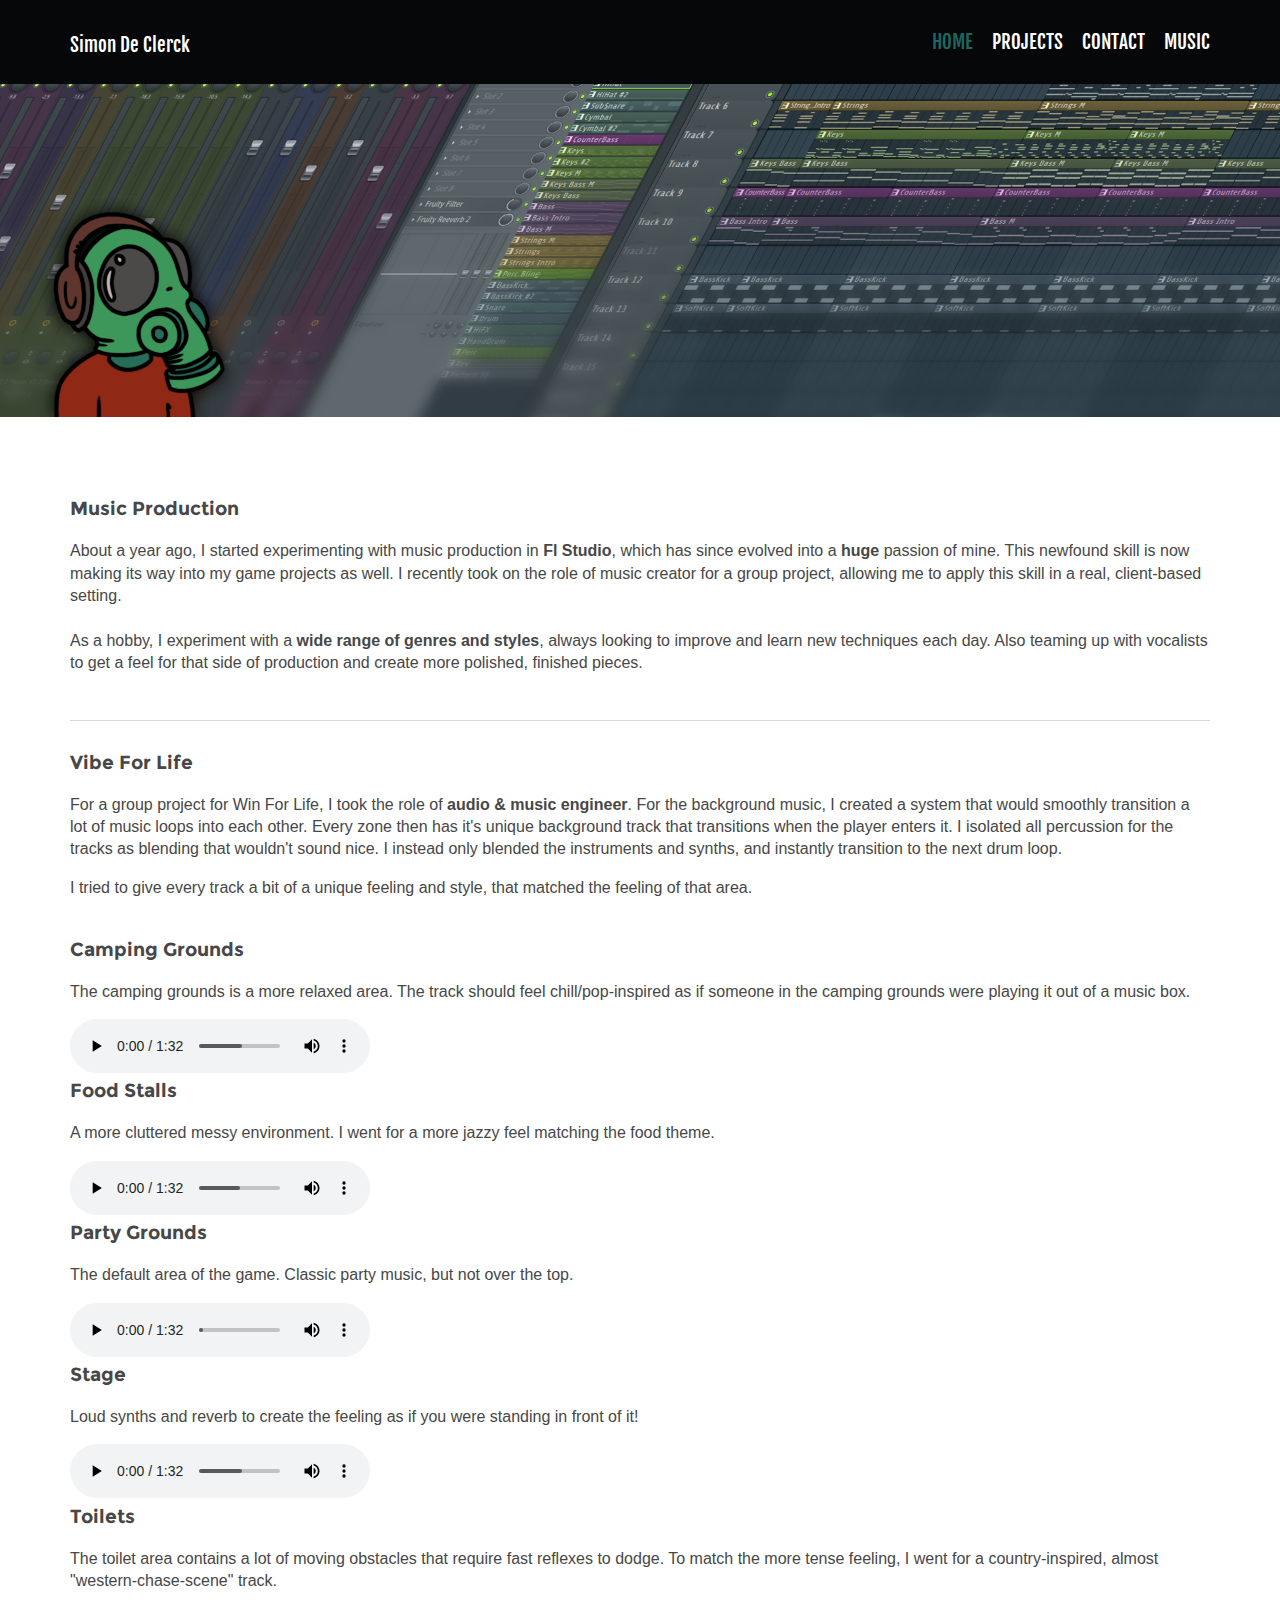
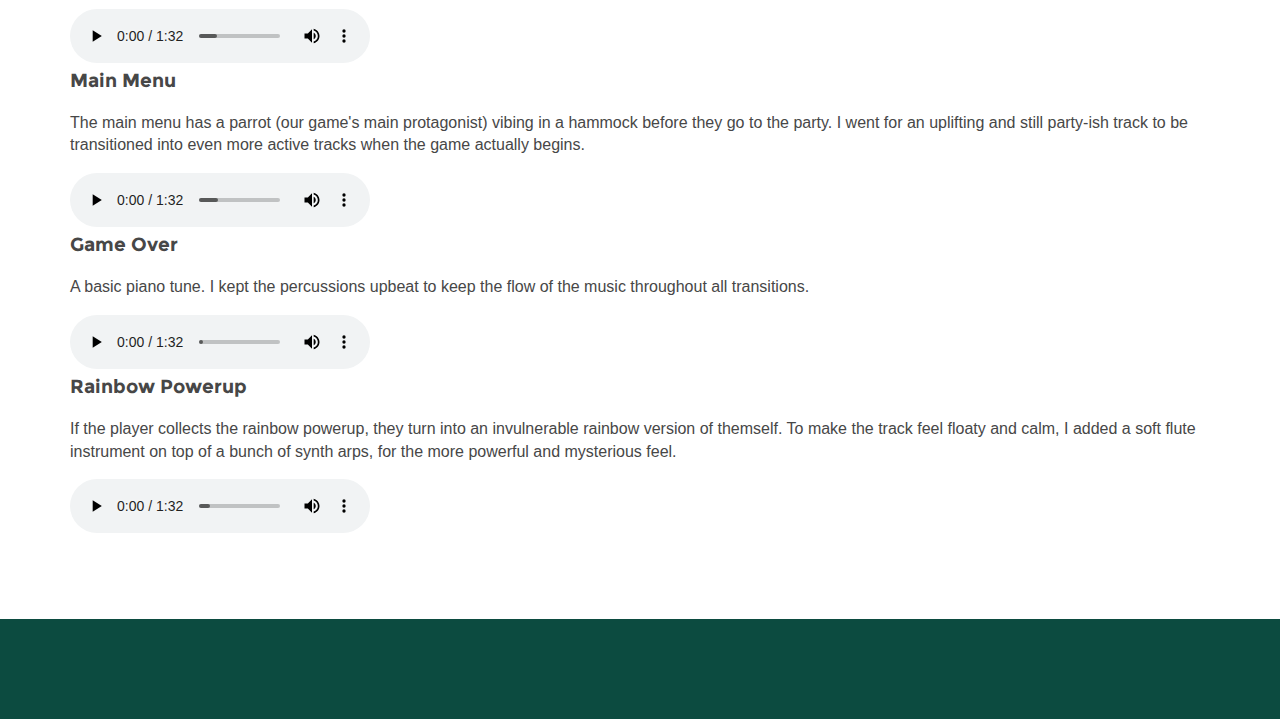
==== commit 82fc57f6: "Update music.html" ====
--- a/pages/music.html
+++ b/pages/music.html
@@ -77,7 +77,7 @@
           <p class="textblock">The toilet area contains a lot of moving obstacles that require fast reflexes to dodge. To match the more tense feeling, I went for a country-inspired, almost "western-chase-scene" track.</p>
           <audio controls><source src="../Music/Toilets.mp3" type="audio/mpeg"></audio>
           <h3>Main Menu</h3>
-          <p class="textblock">The main menu has a parrot (out games' main protagonist) vibing in a hammock before they go to the party. I went for an uplifting and still party-ish track to be transitioned into even more active tracks when the game actually begins.</p>
+          <p class="textblock">The main menu has a parrot (our game's main protagonist) vibing in a hammock before they go to the party. I went for an uplifting and still party-ish track to be transitioned into even more active tracks when the game actually begins.</p>
           <audio controls><source src="../Music/Menu.mp3" type="audio/mpeg"></audio>
           <h3>Game Over</h3>
           <p class="textblock">A basic piano tune. I kept the percussions upbeat to keep the flow of the music throughout all transitions.</p>
